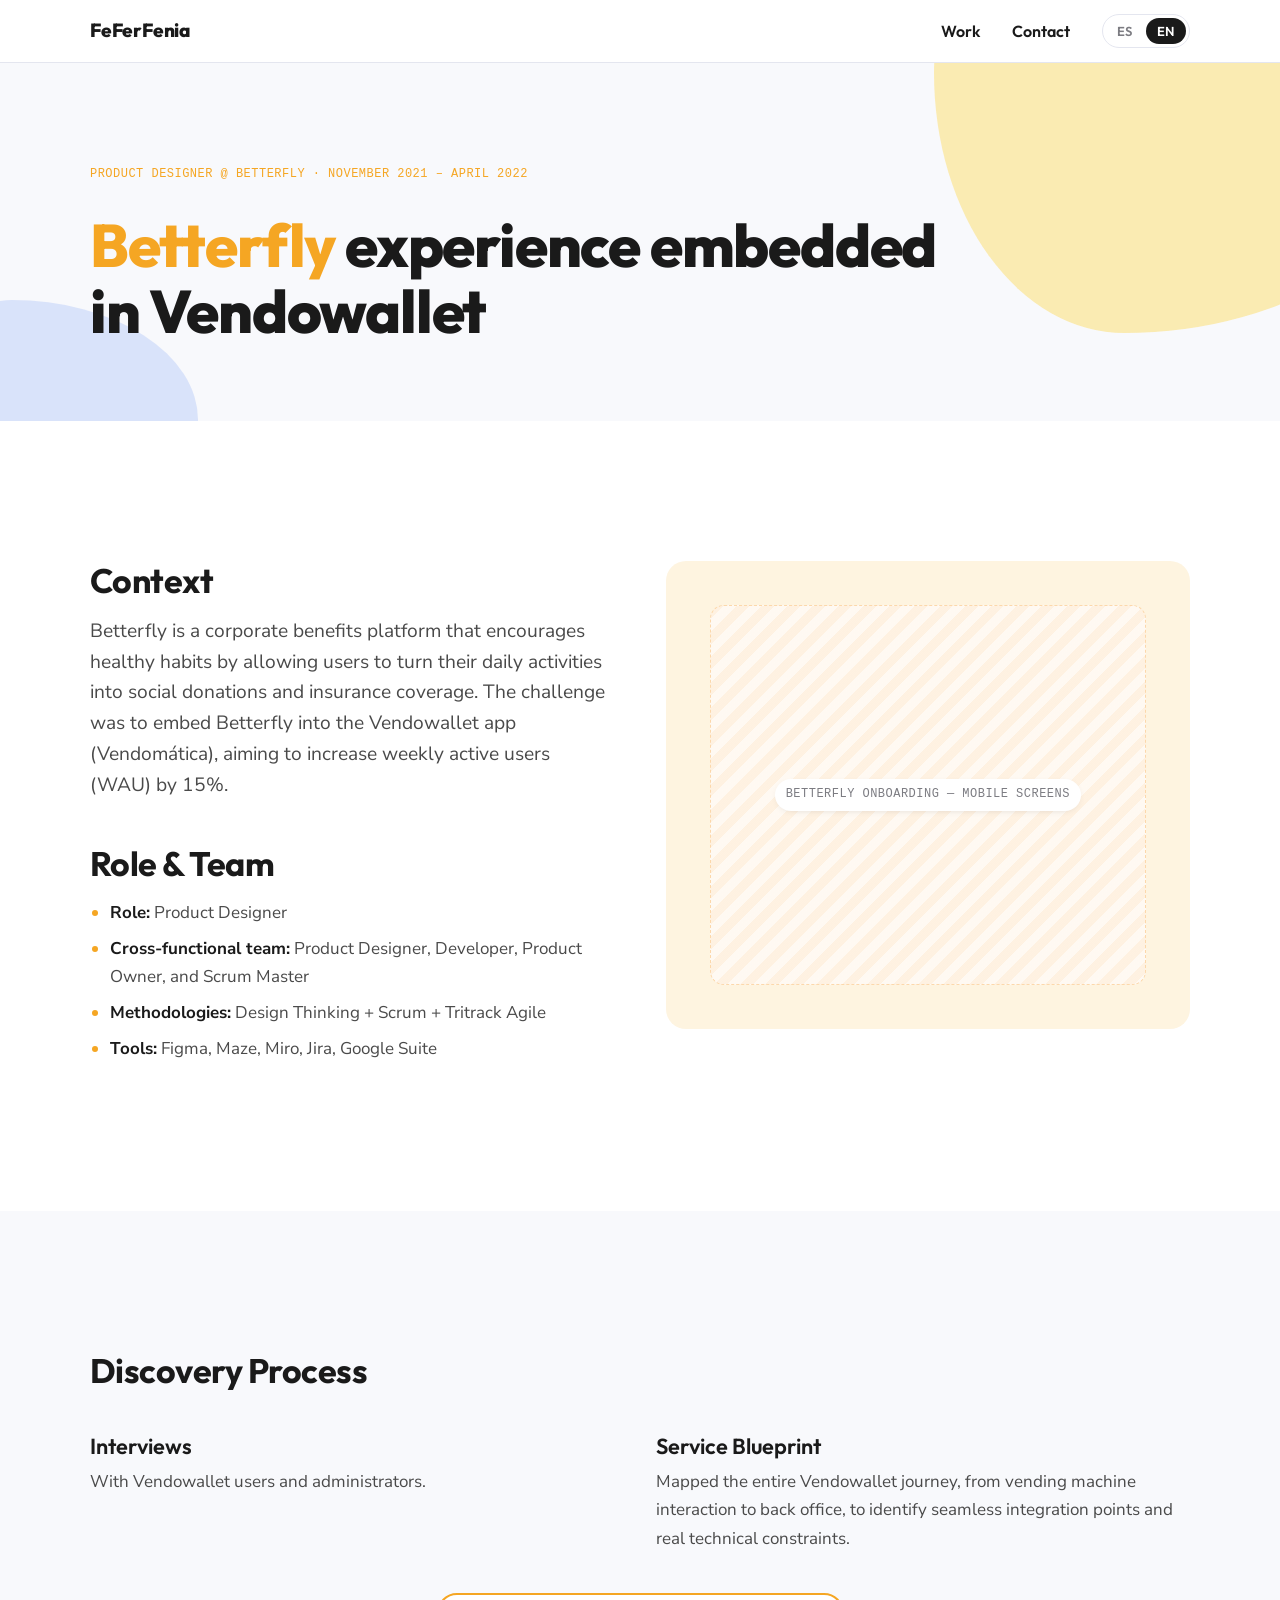
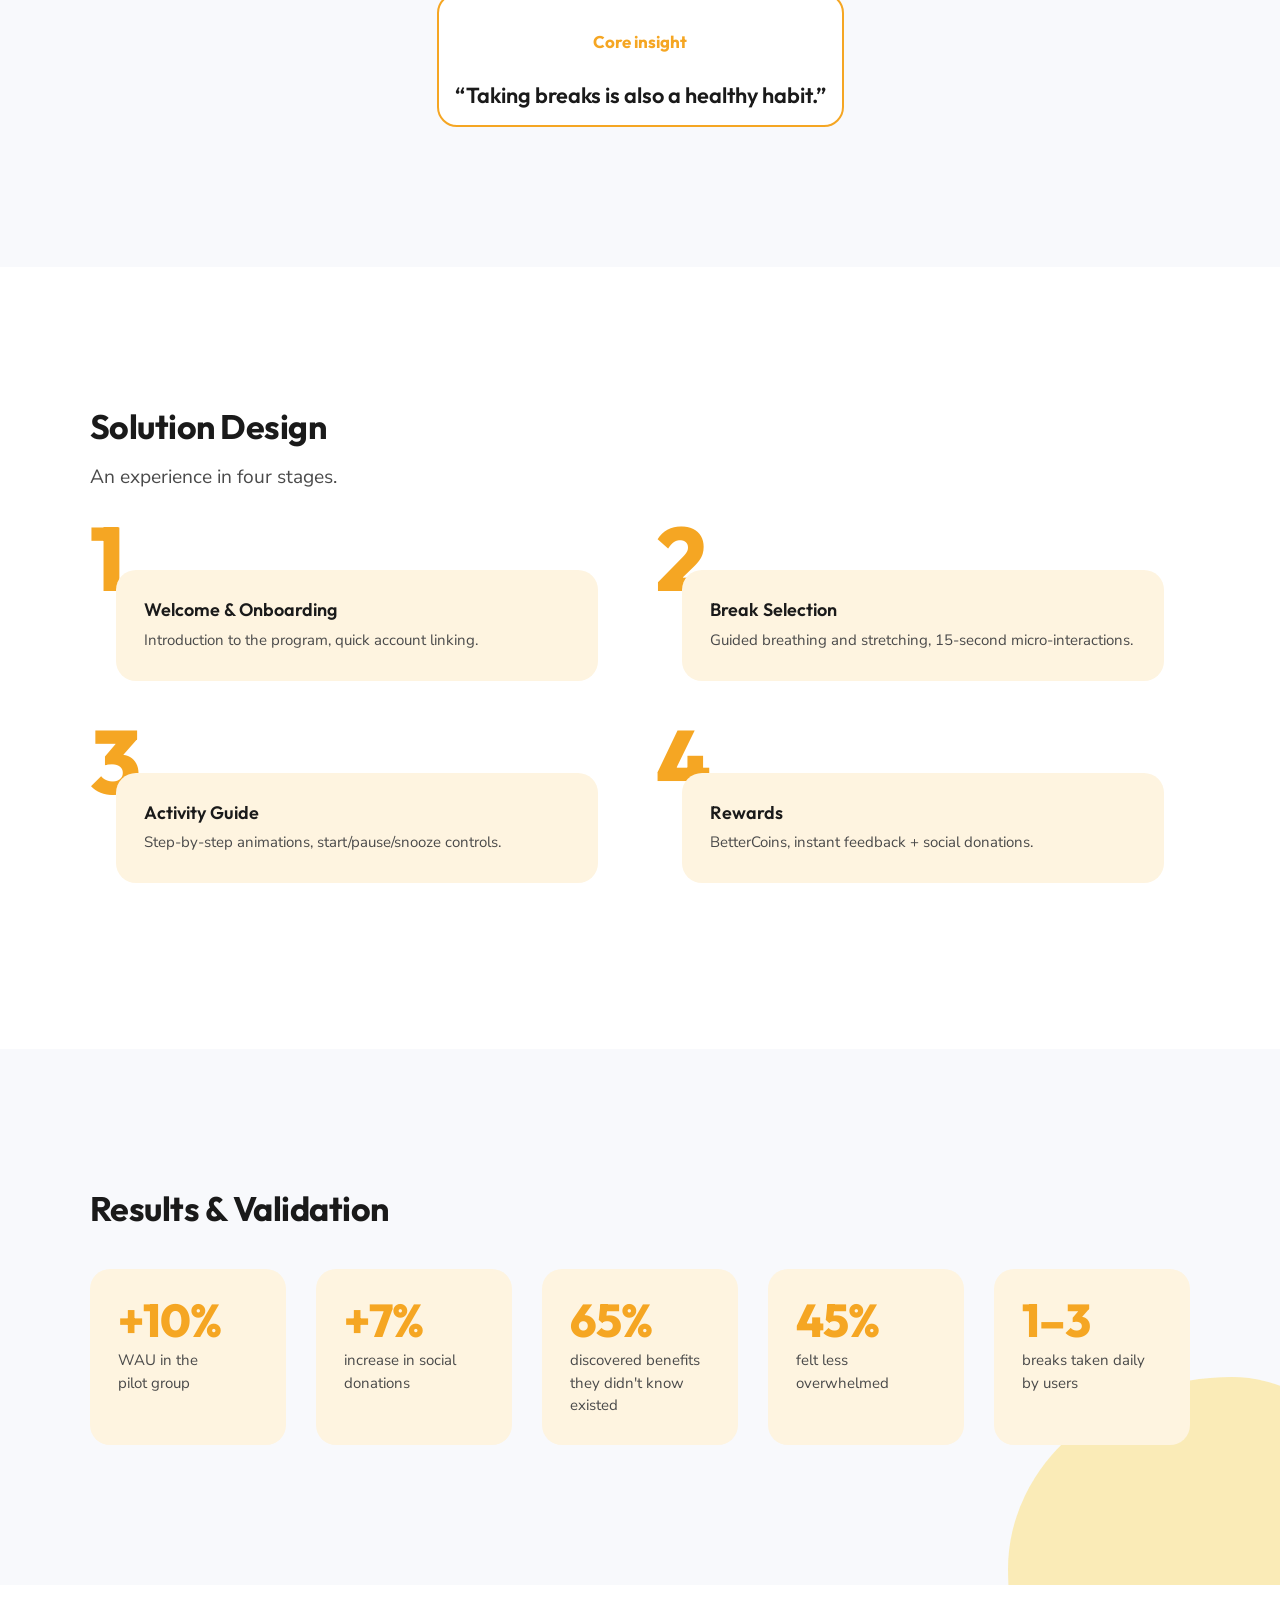
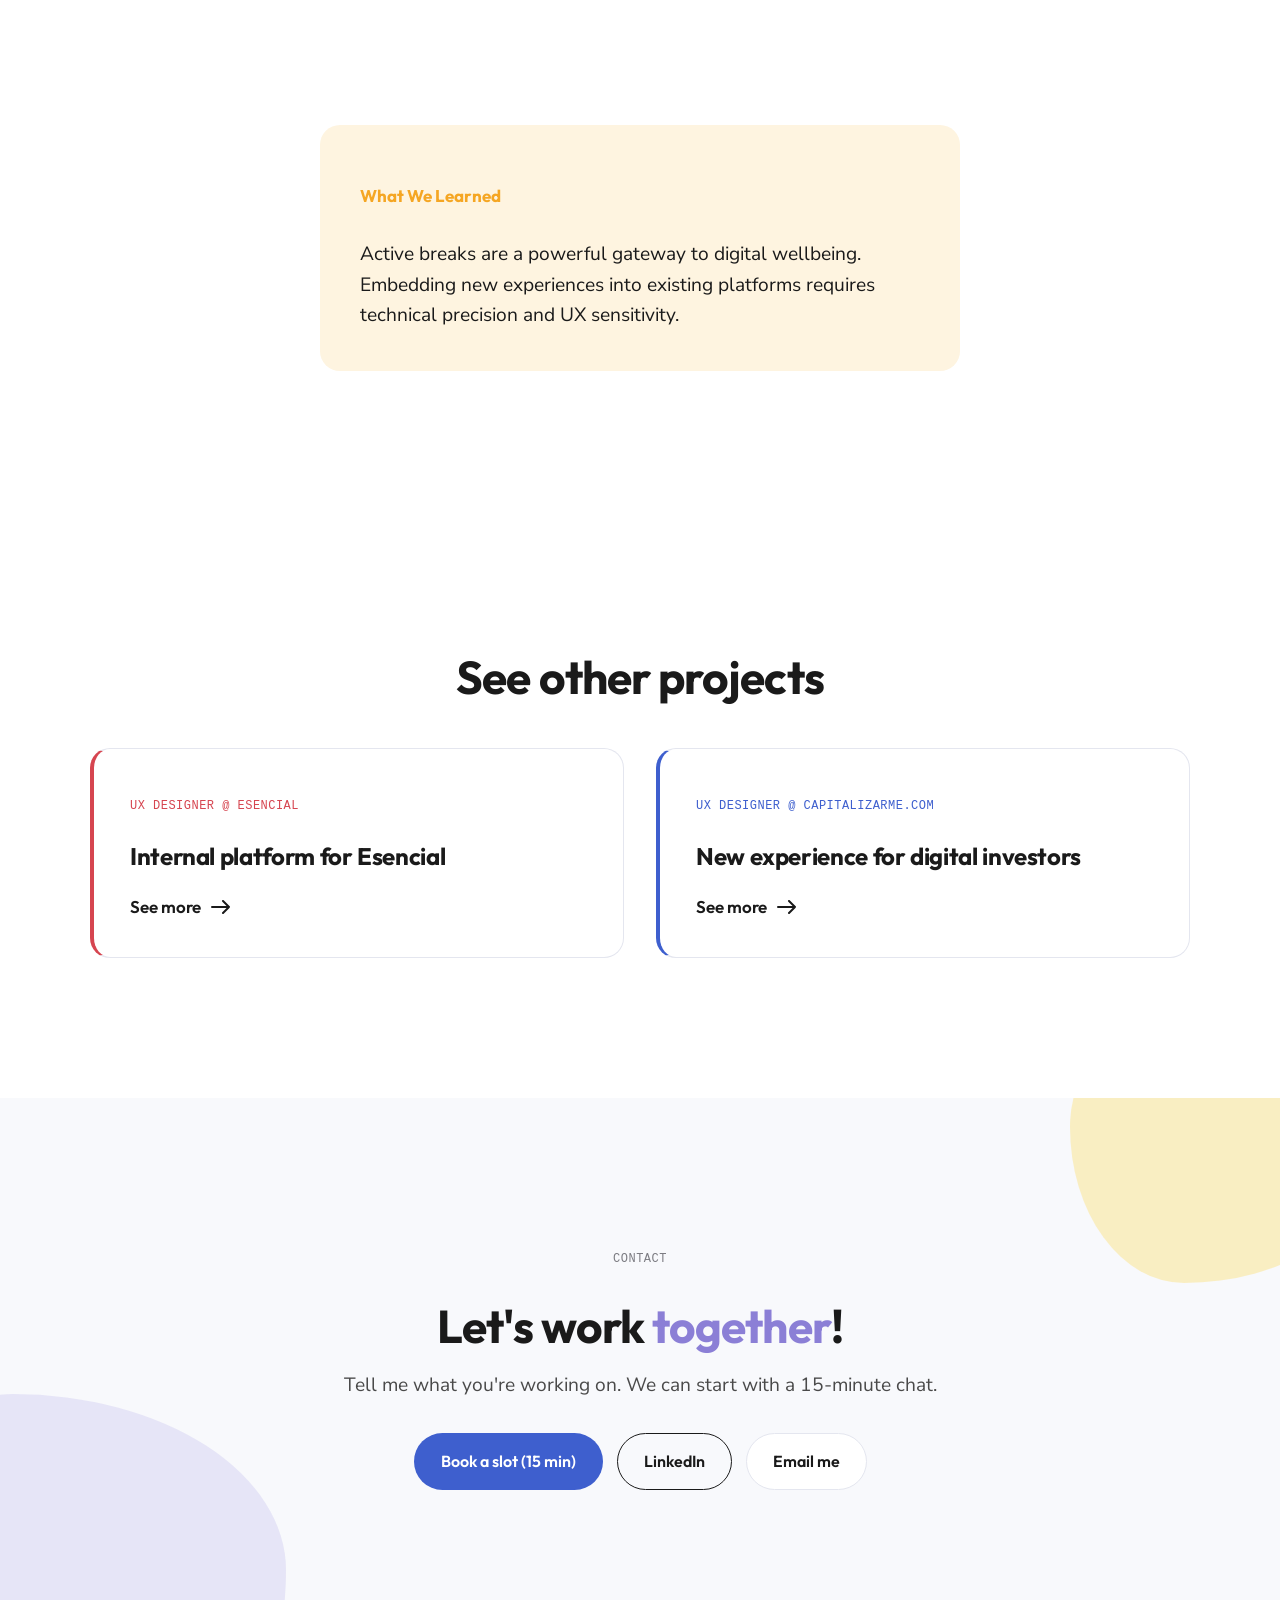
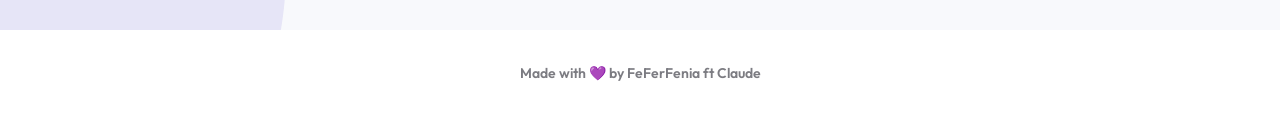
==== caso-betterfly.html @ f84989fd "Sitio FeFerFeniaPortfolio: Home + 3 casos de estudio Portafolio estático bilingüe (ES/EN) de Fernand" ====
<!DOCTYPE html>
<html lang="es">
<head>
<meta charset="utf-8">
<meta name="viewport" content="width=device-width, initial-scale=1">
<title>Experiencia Betterfly · Fernanda Canales</title>
<meta name="description" content="Caso de estudio: diseño de producto para integrar la experiencia de bienestar de Betterfly dentro de la app Vendowallet y aumentar los usuarios activos semanales.">
<link rel="stylesheet" href="assets/ds.css">
<style>body{--accent:var(--orange);--accent-tint:#FEF4E0}</style>
</head>
<body>
<header class="nav">
<div class="nav__in">
<a class="nav__logo" href="index.html">FeFerFenia</a>
<nav class="nav__links">
<a class="nav__link" href="index.html#work" data-i18n="nav.work">Work</a>
<a class="nav__link" href="#contact" data-i18n="nav.contact">Contacto</a>
<div class="langtoggle" role="group" aria-label="Language">
<button type="button" data-lang-btn="es" aria-pressed="true">ES</button>
<button type="button" data-lang-btn="en" aria-pressed="false">EN</button>
</div>
</nav>
</div>
</header>
<main>
<section class="caseheader">
<div class="blob blob--soft" style="width:44vw;height:44vw;max-width:500px;max-height:500px;background:var(--yellow);opacity:.65;top:-18vw;right:-12vw"></div>
<div class="blob blob--soft2" style="width:26vw;height:26vw;max-width:300px;max-height:300px;background:var(--periwinkle);opacity:.42;bottom:-14vw;left:-8vw"></div>
<div class="wrap stack" style="gap:16px;position:relative">
<p class="mono" style="color:var(--accent)" data-i18n="c3.role"></p>
<h1 class="h-display" style="max-width:22em" data-i18n-html="c3.title"></h1>
</div>
</section>
<section class="section">
<div class="wrap"><div class="twocol twocol--text">
<div class="stack" style="gap:clamp(28px,4vw,44px)">
<div class="stack" style="gap:14px">
<h2 class="h2" data-i18n="c3.context.t"></h2>
<p class="lede" data-i18n="c3.context.b"></p>
</div>
<div class="stack" style="gap:14px">
<h2 class="h2" data-i18n="c3.role.t"></h2>
<ul class="ul"><li data-i18n-html="c3.role.1"></li><li data-i18n-html="c3.role.2"></li><li data-i18n-html="c3.role.3"></li><li data-i18n-html="c3.role.4"></li></ul>
</div>
</div>
<div><div class="shotpanel"><div class="ph" style="min-height:clamp(260px,30vw,380px)"><span class="ph__label mono" data-i18n="c3.ph.hero"></span></div></div></div>
</div></div>
</section>

<section class="section section--alt">
<div class="blob" style="width:14vw;height:14vw;max-width:150px;max-height:150px;background:var(--yellow);opacity:.7;top:5%;left:-13%"></div>
<div class="wrap stack" style="gap:clamp(28px,4vw,40px)">
<div class="stack" style="gap:14px">
<h2 class="h2" data-i18n="c3.disc.t"></h2>
</div>
<div class="grid-2">
<div class="stack" style="gap:8px"><h3 class="h3" data-i18n="c3.disc.1.t"></h3><p class="body" data-i18n="c3.disc.1.b"></p></div>
<div class="stack" style="gap:8px"><h3 class="h3" data-i18n="c3.disc.2.t"></h3><p class="body" data-i18n="c3.disc.2.b"></p></div>
</div>
<div class="finding" style="max-width:44em;margin:0 auto;padding:16px;text-align:center">
<p class="finding__tag" style="justify-content:center"><span data-i18n="c3.disc.quote.tag"></span></p>
<p class="h3" style="font-weight:600" data-i18n="c3.disc.quote"></p>
</div>
</div>
</section>

<section class="section">
<div class="wrap stack" style="gap:clamp(28px,4vw,44px)">
<div class="stack" style="gap:14px">
<h2 class="h2" data-i18n="c3.sol.t"></h2>
<p class="lede" data-i18n="c3.sol.lead"></p>
</div>
<div class="grid-2"><div class="numstep"><span class="numstep__n">1</span><div class="numstep__card"><h3 class="h3" style="font-size:18px" data-i18n="c3.sol.1.t"></h3><p class="body" style="font-size:15px;margin-top:6px" data-i18n="c3.sol.1.b"></p></div></div><div class="numstep"><span class="numstep__n">2</span><div class="numstep__card"><h3 class="h3" style="font-size:18px" data-i18n="c3.sol.2.t"></h3><p class="body" style="font-size:15px;margin-top:6px" data-i18n="c3.sol.2.b"></p></div></div><div class="numstep"><span class="numstep__n">3</span><div class="numstep__card"><h3 class="h3" style="font-size:18px" data-i18n="c3.sol.3.t"></h3><p class="body" style="font-size:15px;margin-top:6px" data-i18n="c3.sol.3.b"></p></div></div><div class="numstep"><span class="numstep__n">4</span><div class="numstep__card"><h3 class="h3" style="font-size:18px" data-i18n="c3.sol.4.t"></h3><p class="body" style="font-size:15px;margin-top:6px" data-i18n="c3.sol.4.b"></p></div></div></div>
</div>
</section>

<section class="section section--alt">
<div class="blob blob--soft" style="width:34vw;height:34vw;max-width:400px;max-height:400px;background:var(--yellow);opacity:.6;bottom:-15vw;right:-10vw"></div>
<div class="wrap stack" style="gap:clamp(28px,4vw,40px)">
<div class="stack" style="gap:14px">
<h2 class="h2" data-i18n="c3.res.t"></h2>
</div>
<div class="stats"><div class="stat"><p class="stat__n" data-i18n="c3.stat.1.n"></p><p class="stat__l" data-i18n="c3.stat.1.l"></p></div><div class="stat"><p class="stat__n" data-i18n="c3.stat.2.n"></p><p class="stat__l" data-i18n="c3.stat.2.l"></p></div><div class="stat"><p class="stat__n" data-i18n="c3.stat.3.n"></p><p class="stat__l" data-i18n="c3.stat.3.l"></p></div><div class="stat"><p class="stat__n" data-i18n="c3.stat.4.n"></p><p class="stat__l" data-i18n="c3.stat.4.l"></p></div><div class="stat"><p class="stat__n" data-i18n="c3.stat.5.n"></p><p class="stat__l" data-i18n="c3.stat.5.l"></p></div></div>
</div>
</section>
<section class="section">
<div class="wrap-narrow">
<div class="panel">
<p class="finding__tag"><span data-i18n="c3.learn.t"></span></p>
<p class="lede" style="color:var(--ink)" data-i18n="c3.learn.b"></p>
</div>
</div>
</section>
<section class="section">
<div class="wrap stack" style="gap:clamp(28px,4vw,44px)">
<h2 class="h1 center" style="text-align:center" data-i18n="other.title">Conoce otros proyectos</h2>
<div class="grid-2"><a class="projcard" href="caso-esencial.html" style="--accent:var(--coral)">
<div class="projcard__body">
<p class="mono" style="color:var(--accent)" data-i18n="proj.1.role"></p>
<h3 class="h2" data-i18n="proj.1.title"></h3>
<span class="arrowlink" style="margin-top:8px"><span data-i18n="proj.more">Ver más</span><svg width="20" height="14" viewBox="0 0 20 14" fill="none" aria-hidden="true"><path d="M1 7h17M12 1l6 6-6 6" stroke="currentColor" stroke-width="2" stroke-linecap="round" stroke-linejoin="round"/></svg></span>
</div>
</a><a class="projcard" href="caso-capitalizarme.html" style="--accent:var(--blue)">
<div class="projcard__body">
<p class="mono" style="color:var(--accent)" data-i18n="proj.2.role"></p>
<h3 class="h2" data-i18n="proj.2.title"></h3>
<span class="arrowlink" style="margin-top:8px"><span data-i18n="proj.more">Ver más</span><svg width="20" height="14" viewBox="0 0 20 14" fill="none" aria-hidden="true"><path d="M1 7h17M12 1l6 6-6 6" stroke="currentColor" stroke-width="2" stroke-linecap="round" stroke-linejoin="round"/></svg></span>
</div>
</a></div>
</div>
</section>
<section class="contact" id="contact" style="--accent:var(--purple)">
<div class="blob blob--soft2" style="width:38vw;height:38vw;max-width:440px;max-height:440px;background:var(--purple);opacity:.16;bottom:-16vw;left:-12vw"></div>
<div class="blob blob--soft" style="width:26vw;height:26vw;max-width:300px;max-height:300px;background:var(--yellow);opacity:.5;top:-9vw;right:-7vw"></div>
<div class="wrap stack center" style="gap:18px">
<p class="mono" style="color:var(--ink-45)" data-i18n="contact.eyebrow">Contacto</p>
<h2 class="h1" data-i18n-html="contact.title">¡Trabajemos <em class="hl">juntos</em>!</h2>
<p class="lede" style="max-width:32em;text-align:center" data-i18n="contact.body"></p>
<div class="contact__links" style="margin-top:14px">
<a class="btn btn--primary" href="https://calendly.com/hola-fernandacp/15min" target="_blank" rel="noopener" data-i18n="contact.slot">Agendar 15 min</a>
<a class="btn btn--ghost" href="https://www.linkedin.com/in/feferfenia/" target="_blank" rel="noopener" data-i18n="contact.linkedin">LinkedIn</a>
<a class="btn btn--soft" href="mailto:Hola.fernandacp@gmail.com" data-i18n="contact.email">Escríbeme</a>
</div>
</div>
</section>
</main>
<footer class="foot">
<p class="foot__t" data-i18n="foot.made">Hecho con 💜 por FeFerFenia ft Claude</p>
</footer>
<script src="assets/i18n-cases.js"></script>
<script src="assets/site.js"></script>
</body>
</html>
---- assets/ds.css ----
/* FeFerFenia — Design System v1 */
@import url('https://fonts.googleapis.com/css2?family=Outfit:wght@400;500;600;700;800&family=Nunito+Sans:ital,opsz,wght@0,6..12,400;0,6..12,600;0,6..12,700;1,6..12,400&display=swap');

:root{
/* — Color: base */
--ink:#1A1A1A;--ink-70:#4A4A4A;--ink-45:#7C7C82;--rule:#E4E6EF;
--base:#FFFFFF;--base-alt:#F8F9FC;
/* — Color: accents */
--yellow:#FCE38A;--yellow-soft:#F5D9A8;
--blue:#3E5FCE;--blue-bright:#4A6FE0;--periwinkle:#AEC3F5;
--coral:#D64550;--purple:#8B7FD6;--teal:#2EC4A6;--orange:#F5A623;
/* — Per-project accent (overridden on case-study pages) */
--accent:var(--purple);--accent-tint:#F1EFFB;
/* — Type */
--display:'Outfit',system-ui,sans-serif;--body:'Nunito Sans',system-ui,sans-serif;
/* — Space */
--gut:clamp(20px,5vw,40px);--sec:clamp(72px,11vw,140px);--maxw:1180px;--narrow:720px;
--r-card:20px;--r-pill:999px;
}
*{box-sizing:border-box}
html{-webkit-text-size-adjust:100%}
body{margin:0;background:var(--base);color:var(--ink);font-family:var(--body);font-size:17px;line-height:1.65;text-wrap:pretty;-webkit-font-smoothing:antialiased}
img,svg{display:block;max-width:100%}
a{color:var(--blue);text-decoration:none;text-underline-offset:3px}
a:hover{color:var(--blue-bright);text-decoration:underline}

/* ————— Type scale ————— */
.h-display{font-family:var(--display);font-weight:800;font-size:clamp(34px,5.4vw,60px);line-height:1.1;letter-spacing:-.02em;margin:0}
.h1{font-family:var(--display);font-weight:700;font-size:clamp(30px,4.2vw,46px);line-height:1.14;letter-spacing:-.02em;margin:0}
.h2{font-family:var(--display);font-weight:700;font-size:clamp(24px,3vw,34px);line-height:1.2;letter-spacing:-.015em;margin:0}
.h3{font-family:var(--display);font-weight:600;font-size:clamp(19px,1.7vw,23px);line-height:1.3;margin:0}
.eyebrow{font-family:var(--display);font-weight:600;font-size:15px;letter-spacing:.06em;text-transform:uppercase;color:var(--ink-45);margin:0}
.lede{font-size:clamp(17px,1.5vw,20px);line-height:1.6;color:var(--ink-70);margin:0}
.body{margin:0;color:var(--ink-70)}
.small{font-size:15px;line-height:1.6;color:var(--ink-45);margin:0}
.mono{font-family:ui-monospace,'SFMono-Regular',Menlo,monospace;font-size:12px;letter-spacing:.04em;text-transform:uppercase}
em.hl,.hl{font-style:normal;color:var(--accent)}
.hl-teal{font-style:normal;color:var(--teal)}.hl-orange{font-style:normal;color:var(--orange)}
.hl-blue{font-style:normal;color:var(--blue)}.hl-coral{font-style:normal;color:var(--coral)}
.hl-purple{font-style:normal;color:var(--purple)}

/* ————— Layout ————— */
.wrap{width:100%;max-width:var(--maxw);margin:0 auto;padding:0 var(--gut)}
.wrap-narrow{width:100%;max-width:var(--narrow);margin:0 auto;padding:0 var(--gut)}
.section{position:relative;padding:var(--sec) 0;overflow:clip}
.section--alt{background:var(--base-alt)}
.stack{display:flex;flex-direction:column}
.center{text-align:center;align-items:center}

/* ————— Organic shapes ————— */
.blob{position:absolute;z-index:0;pointer-events:none;border-radius:50%}
.blob--soft{border-radius:56% 44% 62% 38%/48% 58% 42% 52%}
.blob--soft2{border-radius:38% 62% 45% 55%/60% 40% 60% 40%}
.section>.wrap,.section>.wrap-narrow{position:relative;z-index:1}

/* ————— Nav ————— */
.nav{position:sticky;top:0;z-index:50;background:color-mix(in oklab,var(--base) 88%,transparent);backdrop-filter:blur(12px);border-bottom:1px solid var(--rule)}
.nav__in{max-width:var(--maxw);margin:0 auto;padding:14px var(--gut);display:flex;align-items:center;gap:24px}
.nav__logo{font-family:var(--display);font-weight:800;font-size:19px;letter-spacing:-.01em;color:var(--ink)}
.nav__logo:hover{color:var(--purple);text-decoration:none}
.nav__links{margin-left:auto;display:flex;align-items:center;gap:clamp(16px,3vw,32px)}
.nav__link{font-family:var(--display);font-weight:600;font-size:16px;color:var(--ink)}
.nav__link:hover{color:var(--purple);text-decoration:none}
.langtoggle{display:flex;align-items:center;gap:2px;padding:3px;border:1.5px solid var(--rule);border-radius:var(--r-pill);background:var(--base)}
.langtoggle button{appearance:none;border:0;background:transparent;cursor:pointer;font-family:var(--display);font-weight:600;font-size:13px;letter-spacing:.04em;color:var(--ink-45);padding:5px 11px;border-radius:var(--r-pill);transition:background .18s,color .18s}
.langtoggle button:hover{color:var(--ink)}
.langtoggle button[aria-pressed="true"]{background:var(--ink);color:#fff}

/* ————— Buttons ————— */
.btn{display:inline-flex;align-items:center;gap:10px;font-family:var(--display);font-weight:600;font-size:16px;padding:14px 26px;border-radius:var(--r-pill);border:1.5px solid transparent;cursor:pointer;transition:transform .18s,background .18s,color .18s,border-color .18s}
.btn:hover{text-decoration:none;transform:translateY(-2px)}
.btn--primary{background:var(--blue);color:#fff}.btn--primary:hover{background:var(--blue-bright);color:#fff}
.btn--ghost{background:transparent;color:var(--ink);border-color:var(--ink)}.btn--ghost:hover{background:var(--ink);color:#fff}
.btn--soft{background:var(--base);color:var(--ink);border-color:var(--rule)}.btn--soft:hover{border-color:var(--accent);color:var(--ink)}
.arrowlink{display:inline-flex;align-items:center;gap:10px;font-family:var(--display);font-weight:600;color:var(--ink)}
.arrowlink:hover{color:var(--accent);text-decoration:none}
.arrowlink svg{transition:transform .2s}.arrowlink:hover svg{transform:translateX(4px)}

/* ————— Logo row ————— */
.logos{display:flex;flex-wrap:wrap;justify-content:center;align-items:center;gap:clamp(20px,4vw,44px)}
.logos__item{font-family:var(--display);font-weight:700;font-size:clamp(15px,1.6vw,19px);letter-spacing:-.01em;color:var(--ink-45);opacity:.85}
.logos__slot{display:flex;align-items:center;justify-content:center;min-width:clamp(120px,15vw,168px);height:clamp(64px,6.5vw,72px)}

/* ————— Cards: area of work ————— */
.grid-2{display:grid;grid-template-columns:repeat(2,minmax(0,1fr));gap:clamp(20px,2.6vw,32px)}
.grid-3{display:grid;grid-template-columns:repeat(3,minmax(0,1fr));gap:clamp(20px,2.6vw,32px)}
.areacard{display:flex;flex-direction:column;gap:12px;padding:clamp(24px,3vw,34px);border:2px solid var(--accent);border-radius:var(--r-card);background:var(--base)}
.areacard__ico{font-size:26px;line-height:1}
.areacard__lead{font-family:var(--display);font-weight:600;font-size:17px;line-height:1.4;margin:0;color:var(--ink)}

/* ————— Cards: project ————— */
.projcard{display:block;background:var(--base);border-radius:var(--r-card);padding:clamp(24px,3vw,36px);border:1px solid var(--rule);border-left:4px solid var(--accent);transition:transform .22s,box-shadow .22s}
.projcard,.projcard:hover{color:var(--ink);text-decoration:none}
.projcard:hover{transform:translateY(-3px);box-shadow:0 18px 40px -24px rgba(26,26,26,.28)}
.projcard__body{display:flex;flex-direction:column;gap:14px;min-width:0}
.grid-2>.projcard .h2{font-size:clamp(20px,1.9vw,24px)}

/* ————— Image placeholder ————— */
.ph{position:relative;width:100%;height:100%;min-height:180px;display:grid;place-items:center;border-radius:14px;background-image:repeating-linear-gradient(135deg,color-mix(in oklab,var(--accent) 16%,#fff) 0 9px,color-mix(in oklab,var(--accent) 7%,#fff) 9px 18px);border:1px dashed color-mix(in oklab,var(--accent) 45%,#fff)}
.ph__label{background:var(--base);color:var(--ink-45);padding:6px 11px;border-radius:var(--r-pill);box-shadow:0 2px 10px -6px rgba(0,0,0,.3)}

/* ————— Process numbers ————— */
.numstep{position:relative;padding:34px 26px 26px}
.numstep__n{position:absolute;top:-14px;left:0;font-family:var(--display);font-weight:800;font-size:clamp(64px,7vw,92px);line-height:.8;color:var(--accent);z-index:0}
.numstep__card{position:relative;z-index:1;background:var(--accent-tint);border-radius:var(--r-card);padding:clamp(20px,2.4vw,28px)}

/* ————— Finding box ————— */
.finding{border:2px solid var(--accent);border-radius:var(--r-card);padding:clamp(20px,2.6vw,30px);background:var(--base);display:flex;flex-direction:column;gap:8px}
.finding__tag{display:inline-flex;align-items:center;gap:8px;font-family:var(--display);font-weight:700;color:var(--accent)}

/* ————— Contact (shared component) ————— */
.contact{position:relative;overflow:clip;background:var(--base-alt);padding:var(--sec) 0}
.contact__links{display:flex;flex-wrap:wrap;gap:14px;justify-content:center}

/* ————— Footer ————— */
.foot{padding:32px 0 40px;text-align:center;background:var(--base)}
.foot__t{font-family:var(--display);font-weight:600;font-size:14px;color:var(--ink-45);margin:0}

/* ————— Rotating title ————— */
.rotator{display:inline-block;position:relative}
.rotator__item{display:inline-block;transition:opacity .45s ease,transform .45s ease}
.rotator__item[data-state="out"]{opacity:0;transform:translateY(-10px)}

/* ————— Case study ————— */
.caseheader{position:relative;overflow:clip;padding:clamp(52px,7vw,96px) 0 clamp(48px,6vw,84px);background:var(--base-alt)}
.twocol{display:grid;grid-template-columns:1fr 1fr;gap:clamp(28px,4vw,60px);align-items:center}
.twocol--text{align-items:start}
.ul{margin:0;padding-left:1.15em;color:var(--ink-70)}
.ul li{margin:0 0 8px}
.ul li::marker{color:var(--accent)}
.ul strong{color:var(--ink)}
.sectitle{display:flex;align-items:baseline;gap:12px}
.sectitle__ico{font-size:22px;line-height:1}
.rule{height:1px;background:var(--rule);border:0;margin:0}

/* ————— Stats ————— */
.stats{display:grid;grid-template-columns:repeat(auto-fit,minmax(160px,1fr));gap:clamp(18px,2.4vw,30px)}
.stat{display:flex;flex-direction:column;gap:6px;padding:clamp(20px,2.4vw,28px);border-radius:var(--r-card);background:var(--accent-tint)}
.stat__n{font-family:var(--display);font-weight:800;font-size:clamp(32px,3.6vw,46px);line-height:1;letter-spacing:-.02em;color:var(--accent);margin:0}
.stat__l{font-size:15px;line-height:1.5;color:var(--ink-70);margin:0}

/* ————— Callout panel ————— */
.panel{border-radius:var(--r-card);background:var(--accent-tint);padding:clamp(24px,3.2vw,40px);display:flex;flex-direction:column;gap:12px}

/* ————— Screenshot panel ————— */
.shotpanel{display:grid;place-items:center;padding:clamp(24px,3.5vw,44px);border-radius:var(--r-card);background:var(--accent-tint);min-height:clamp(300px,34vw,420px)}
.shotpanel img{width:auto;max-width:100%;height:auto;max-height:clamp(260px,30vw,380px)}

/* ————— Responsive ————— */
@media (max-width:860px){
.twocol{grid-template-columns:1fr}
.grid-2,.grid-3{grid-template-columns:1fr}
.nav__links{gap:14px}.nav__link{font-size:15px}
}
@media (prefers-reduced-motion:reduce){
*{animation:none!important;transition:none!important}
}
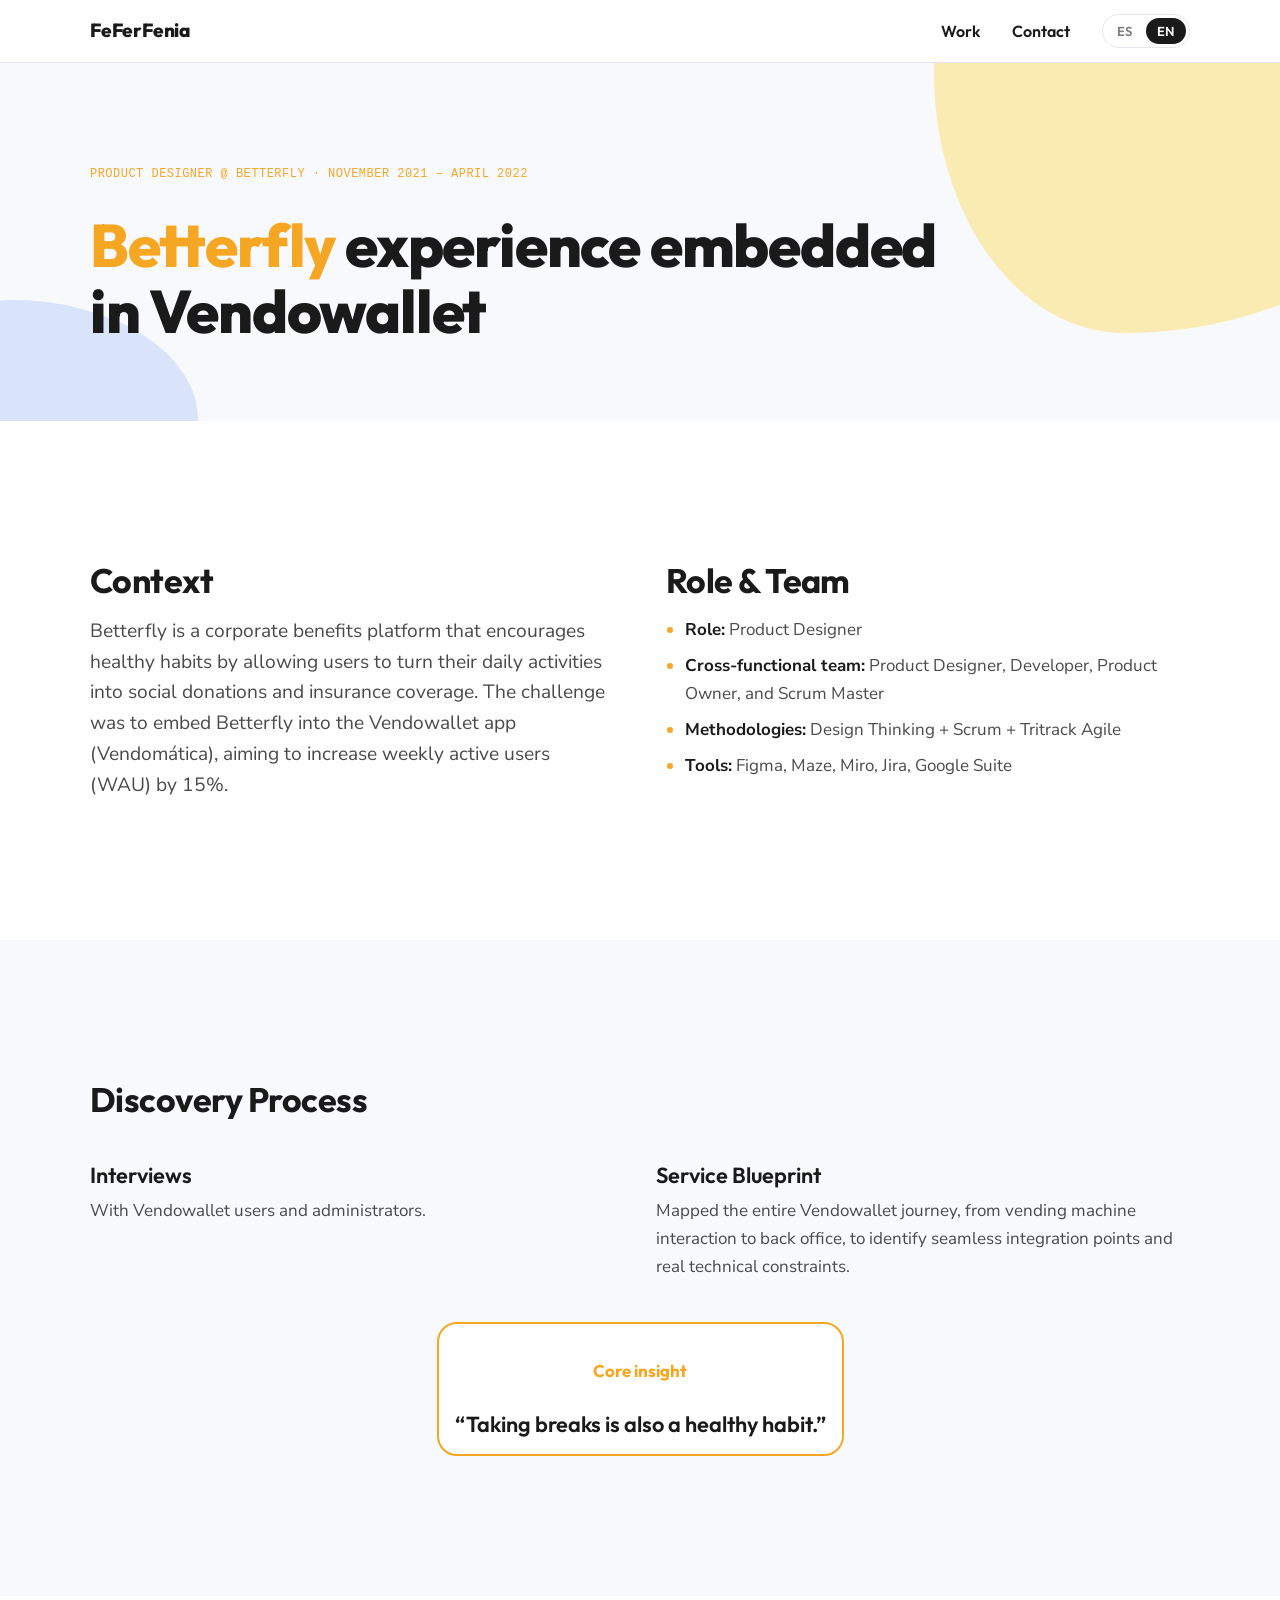
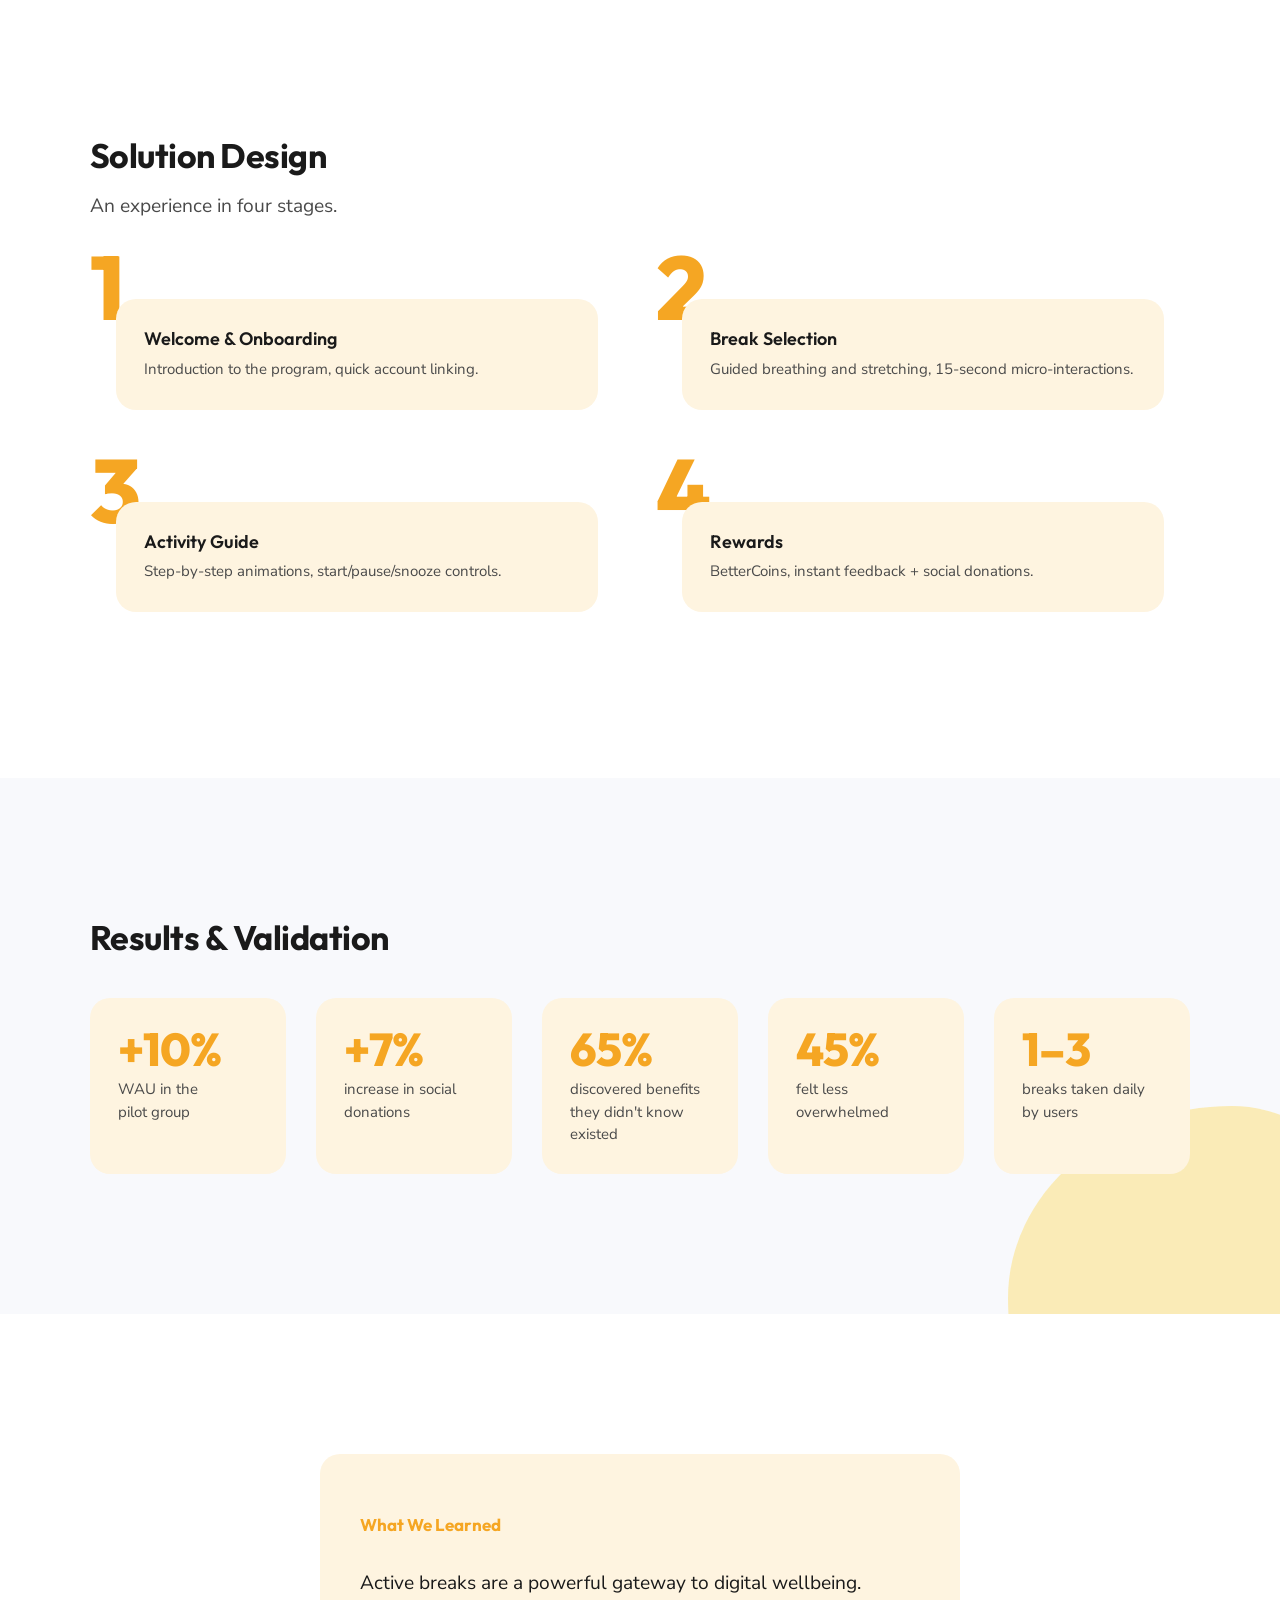
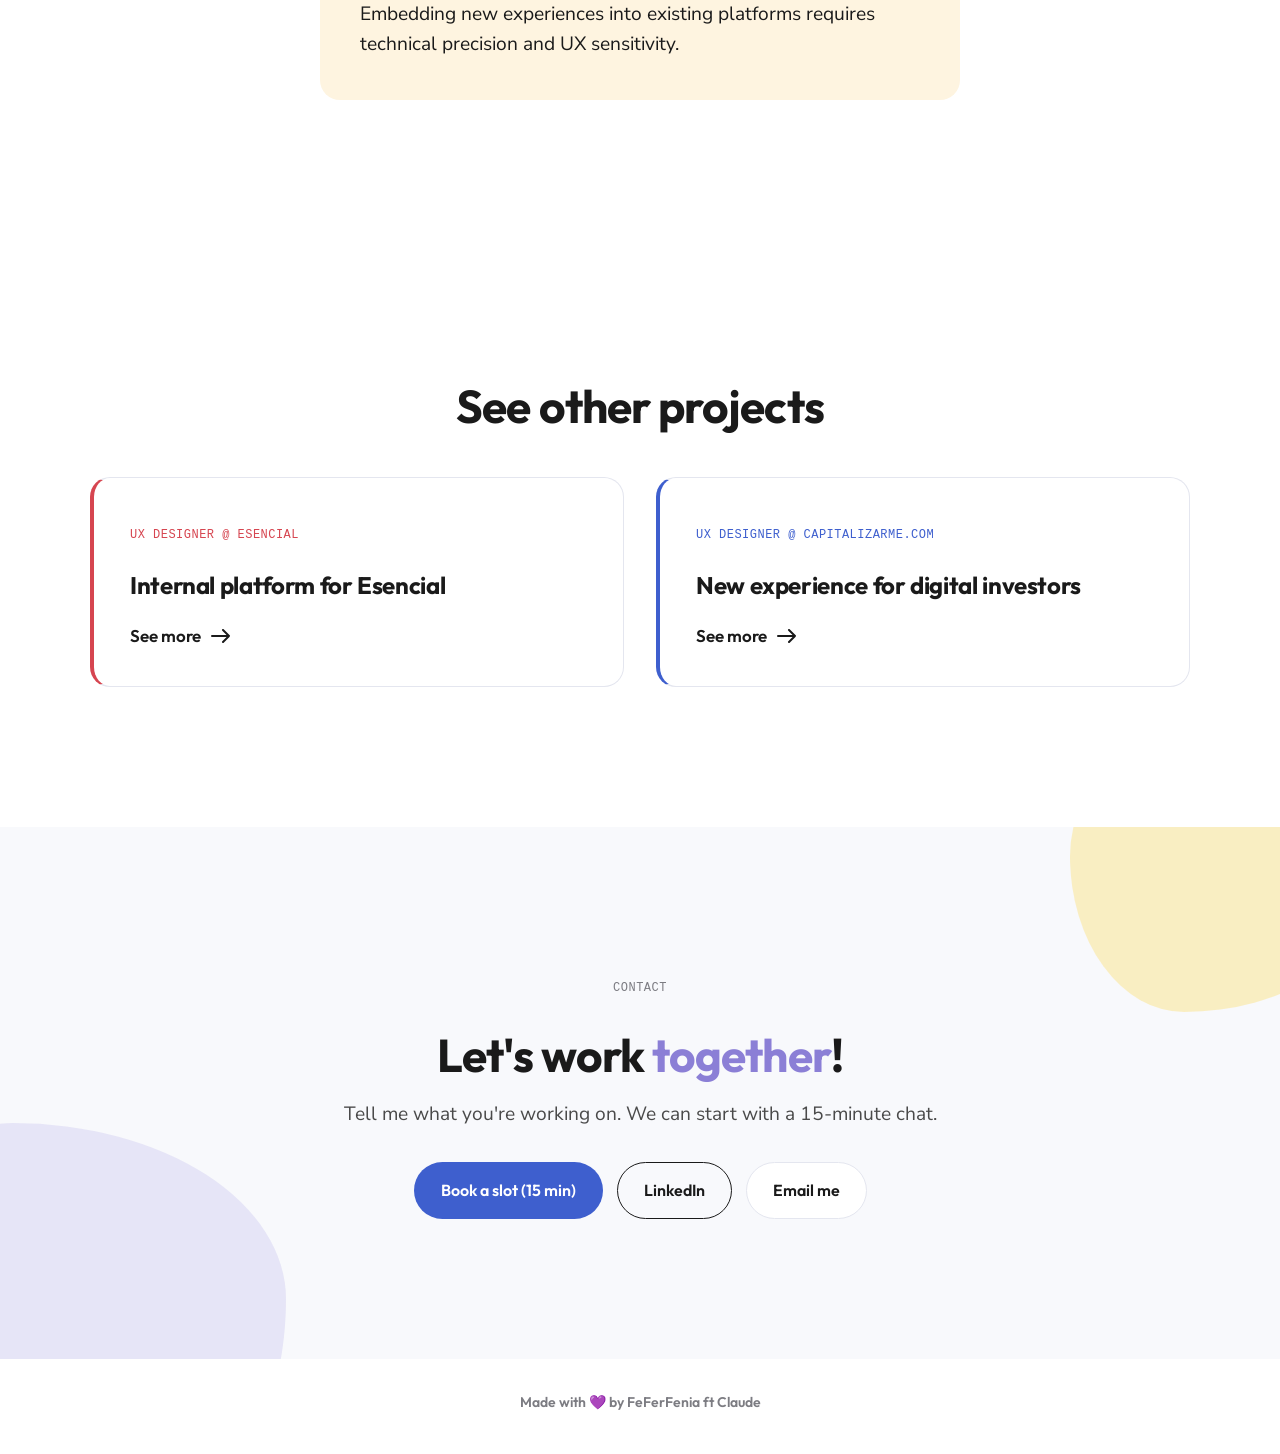
==== commit 2a743082: "Caso Betterfly: quita el placeholder de imagen del header Se elimina la sección .shotpanel (placehol" ====
--- a/caso-betterfly.html
+++ b/caso-betterfly.html
@@ -33,7 +33,6 @@
 </section>
 <section class="section">
 <div class="wrap"><div class="twocol twocol--text">
-<div class="stack" style="gap:clamp(28px,4vw,44px)">
 <div class="stack" style="gap:14px">
 <h2 class="h2" data-i18n="c3.context.t"></h2>
 <p class="lede" data-i18n="c3.context.b"></p>
@@ -42,8 +41,6 @@
 <h2 class="h2" data-i18n="c3.role.t"></h2>
 <ul class="ul"><li data-i18n-html="c3.role.1"></li><li data-i18n-html="c3.role.2"></li><li data-i18n-html="c3.role.3"></li><li data-i18n-html="c3.role.4"></li></ul>
 </div>
-</div>
-<div><div class="shotpanel"><div class="ph" style="min-height:clamp(260px,30vw,380px)"><span class="ph__label mono" data-i18n="c3.ph.hero"></span></div></div></div>
 </div></div>
 </section>
 
--- a/assets/ds.css
+++ b/assets/ds.css
@@ -77,9 +77,14 @@
 .arrowlink svg{transition:transform .2s}.arrowlink:hover svg{transform:translateX(4px)}
 
 /* ————— Logo row ————— */
-.logos{display:flex;flex-wrap:wrap;justify-content:center;align-items:center;gap:clamp(20px,4vw,44px)}
+.logos{width:100%;overflow:hidden;-webkit-mask-image:linear-gradient(90deg,transparent,#000 6%,#000 94%,transparent);mask-image:linear-gradient(90deg,transparent,#000 6%,#000 94%,transparent)}
+.logos__track{display:flex;align-items:center;width:max-content;animation:logos-scroll 36s linear infinite}
+.logos__track:hover{animation-play-state:paused}
 .logos__item{font-family:var(--display);font-weight:700;font-size:clamp(15px,1.6vw,19px);letter-spacing:-.01em;color:var(--ink-45);opacity:.85}
-.logos__slot{display:flex;align-items:center;justify-content:center;min-width:clamp(120px,15vw,168px);height:clamp(64px,6.5vw,72px)}
+.logos__slot{display:flex;align-items:center;justify-content:center;flex:0 0 auto;min-width:clamp(120px,15vw,168px);height:clamp(64px,6.5vw,72px);margin-right:clamp(20px,4vw,44px)}
+.logos__slot img{max-width:100%;max-height:100%;width:auto;height:auto;object-fit:contain;opacity:.85;transition:opacity .18s}
+.logos__slot:hover img{opacity:1}
+@keyframes logos-scroll{to{transform:translateX(-50%)}}
 
 /* ————— Cards: area of work ————— */
 .grid-2{display:grid;grid-template-columns:repeat(2,minmax(0,1fr));gap:clamp(20px,2.6vw,32px)}
